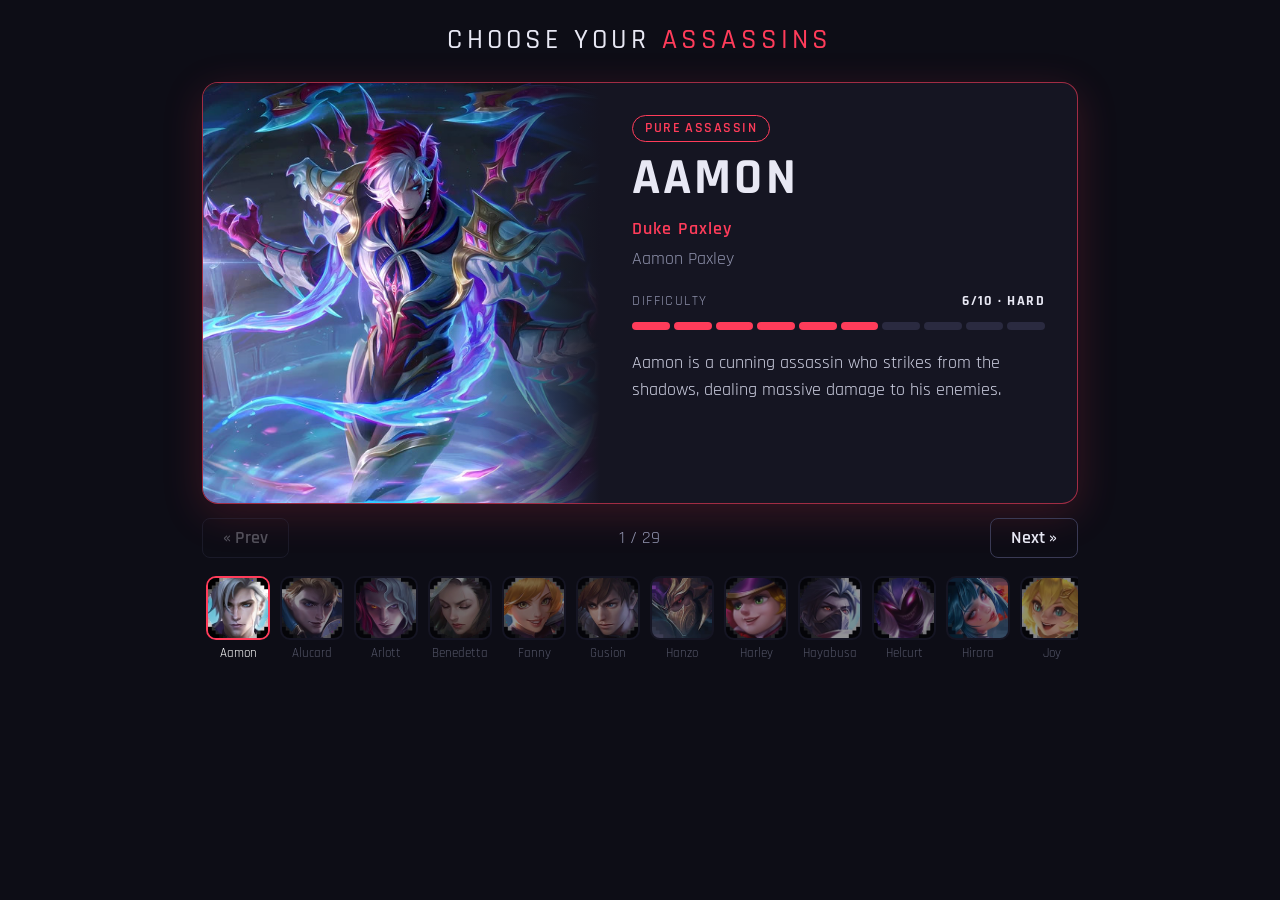
==== A02/index.html @ 8fc23e5b "JSON" ====
<!doctype html>
<html lang="en" data-bs-theme="dark">

<head>
    <title>MLBB Assassin</title>
    <meta charset="utf-8" />
    <meta name="viewport" content="width=device-width, initial-scale=1" />
    <link href="https://cdn.jsdelivr.net/npm/bootstrap@5.3.8/dist/css/bootstrap.min.css" rel="stylesheet"
        integrity="sha384-sRIl4kxILFvY47J16cr9ZwB07vP4J8+LH7qKQnuqkuIAvNWLzeN8tE5YBujZqJLB" crossorigin="anonymous" />
    <link href="https://fonts.googleapis.com/css2?family=Rajdhani:wght@500;600;700&display=swap" rel="stylesheet" />

    <style>
        /* --accent changes with the hero's type (set by JavaScript) */
        :root { --accent: #ff3c5a; --accent-rgb: 255, 60, 90; }

        body {
            background: #0d0d16;
            color: #e8e8f4;
            font-family: 'Rajdhani', 'Segoe UI', sans-serif;
            font-size: 1.1rem;
            min-height: 100vh;
        }

        h1 { font-weight: 700; letter-spacing: .15em; }
        h1 span { color: var(--accent); }

        /* ---------- Card ---------- */
        .hero-card {
            display: grid;
            grid-template-columns: 5fr 6fr;
            overflow: hidden;
            background: #151522;
            border: 1px solid rgba(var(--accent-rgb), .6);
            border-radius: 16px;
            box-shadow: 0 10px 40px rgba(var(--accent-rgb), .18);
        }

        .art { position: relative; min-height: 420px; background: rgba(var(--accent-rgb), .15); }
        .art img { position: absolute; inset: 0; width: 100%; height: 100%; object-fit: cover; object-position: top; }
        .art::after { content: ""; position: absolute; inset: 0; background: linear-gradient(to right, transparent 70%, #151522); }
        .ph { position: absolute; inset: 0; display: grid; place-items: center; font-size: 7rem; font-weight: 700; color: rgba(255, 255, 255, .1); }

        .info { display: flex; flex-direction: column; gap: 10px; padding: 32px; }

        .role {
            align-self: flex-start;
            padding: 2px 12px;
            font-size: .9rem;
            font-weight: 600;
            letter-spacing: .1em;
            text-transform: uppercase;
            color: var(--accent);
            border: 1px solid var(--accent);
            border-radius: 20px;
        }

        .name { margin: 0; font-size: clamp(2.2rem, 5vw, 3.2rem); font-weight: 700; letter-spacing: .06em; text-transform: uppercase; line-height: 1.05; }
        .title { margin: 0; color: var(--accent); font-weight: 600; letter-spacing: .06em; }
        .full { margin: -6px 0 0; color: #8d90aa; }

        .diff-row { display: flex; justify-content: space-between; margin-top: 8px; font-size: .9rem; letter-spacing: .1em; text-transform: uppercase; color: #8d90aa; }
        .diff-row b { color: #e8e8f4; }
        .bar { display: grid; grid-template-columns: repeat(10, 1fr); gap: 4px; }
        .seg { height: 8px; border-radius: 4px; background: #2a2a40; }
        .seg.on { background: var(--accent); }

        .desc { margin: 10px 0 0; color: #cfd1e3; }
        .empty { color: #6c6f85; font-style: italic; }

        /* ---------- Navigation ---------- */
        .nav-row { display: flex; justify-content: space-between; align-items: center; margin-top: 14px; color: #8d90aa; }
        .btn-nav { padding: 6px 20px; font-weight: 600; color: #e8e8f4; background: transparent; border: 1px solid #3a3a55; border-radius: 8px; }
        .btn-nav:hover:not(:disabled) { border-color: var(--accent); color: var(--accent); }
        .btn-nav:disabled { opacity: .3; }

        /* ---------- Roster strip ---------- */
        .roster { position: relative; display: flex; gap: 10px; overflow-x: auto; padding: 18px 4px 10px; scrollbar-width: thin; }
        .thumb { flex: 0 0 64px; padding: 0; border: 0; background: none; color: #8d90aa; font: inherit; font-size: .8rem; text-align: center; opacity: .55; }
        .thumb:hover { opacity: .9; }
        .thumb.active { opacity: 1; color: #fff; }
        .thumb .pic { position: relative; display: block; width: 64px; height: 64px; margin-bottom: 4px; overflow: hidden; background: #1c1c2e; border: 2px solid transparent; border-radius: 10px; }
        .thumb.active .pic { border-color: var(--t); }
        .thumb .pic img { position: absolute; inset: 0; width: 100%; height: 100%; object-fit: cover; object-position: top; }
        .thumb .tl { position: absolute; inset: 0; display: grid; place-items: center; font-size: 1.6rem; font-weight: 700; color: rgba(255, 255, 255, .15); }

        .hero-fade { animation: heroFade .35s ease; }
        @keyframes heroFade { from { opacity: 0; } }

        @media (max-width: 767px) {
            .hero-card { grid-template-columns: 1fr; }
            .art { min-height: 320px; }
            .art::after { background: linear-gradient(to top, #151522, transparent 40%); }
            .info { padding: 22px; }
        }
    </style>
</head>

<body>
    <div class="container py-4" style="max-width: 900px;">

        <h1 class="h3 text-center mb-4">CHOOSE YOUR <span>ASSASSINS</span></h1>

        <!-- The profile card -->
        <article id="card" class="hero-card">
            <div class="art">
                <div id="ph" class="ph"></div>
                <img id="img" alt="">
            </div>

            <div class="info">
                <span id="role" class="role"></span>
                <h2 id="name" class="name"></h2>
                <p id="title" class="title"></p>
                <p id="full" class="full"></p>

                <div class="diff-row"><span>Difficulty</span><b id="diffText"></b></div>
                <div id="bar" class="bar"></div>

                <p id="desc" class="desc"></p>
            </div>
        </article>

        <!-- Previous / Next -->
        <div class="nav-row">
            <button id="prevBtn" class="btn-nav">&laquo; Prev</button>
            <span id="counter"></span>
            <button id="nextBtn" class="btn-nav">Next &raquo;</button>
        </div>

        <!-- Pick any hero -->
        <div id="roster" class="roster"></div>
    </div>

    <script src="https://cdn.jsdelivr.net/npm/bootstrap@5.3.8/dist/js/bootstrap.bundle.min.js"
        integrity="sha384-FKyoEForCGlyvwx9Hj09JcYn3nv7wiPVlz7YYwJrWVcXK/BmnVDxM+D2scQbITxI"
        crossorigin="anonymous"></script>
    <script>
        var heroes = [
            {
                HName: "Aamon", FName: "Aamon Paxley", Title: "Duke Paxley", AType: "Pure Assassin", Difficulty: 6,
                Description: "Aamon is a cunning assassin who strikes from the shadows, dealing massive damage to his enemies.",
                Image: "img/aamon.jpg", Thumbnail: "img/aamon-thumb.jpg", Position: "60% 50%" },
            { 
                HName: "Alucard", FName: "Alucard", Title: "Demon Hunter", AType: "Secondary Assassin", Difficulty: 4, 
                Description: "Alucard is a skilled demon hunter who detest the darkness", 
                Image: "img/alucard.jpg", Thumbnail: "img/alucard-thumb.jpg" },
            { 
                HName: "Arlott", FName: "Arlott", Title: "Lone Lancer", AType: "Secondary Assassin", Difficulty: 7, 
                Description: "Arlott is a A demon-human hybrid who thirst for vengeance against both the Church and demons.", 
                Image: "img/arlott.jpg", Thumbnail: "img/arlott-thumb.jpg", Position: "30% 50%" },
            { 
                HName: "Benedetta", FName: "Benedetta", Title: "Shadow Ranger", AType: "Primary Assassin", Difficulty: 8, 
                Description: "Benedetta is a skilled shadow ranger who fights for hope.", 
                Image: "img/benedetta.jpg", Thumbnail: "img/benedetta-thumb.jpg", Position: "40% 50%" },
            { 
                HName: "Fanny", FName: "Fanny Wertz", Title: "Blade Dancer", AType: "Pure Assassin", Difficulty: 10, 
                Description: "Fanny is a graceful blade dancer who moves in the sky.", 
                Image: "img/fanny.jpg", Thumbnail: "img/fanny-thumb.jpg", Position: "10% 50%" },
            { 
                HName: "Gusion", FName: "Gusion Paxley", Title: "Holy Blade", AType: "Pure Assassin", Difficulty: 8, 
                Description: "Gusion is a rebellious son of House Paxley who wields a holy blade.", 
                Image: "img/gusion.jpg", Thumbnail: "img/gusion-thumb.jpg" },
            { 
                HName: "Hanzo", FName: "Hanzo", Title: "Akuma Ninja", AType: "Pure Assassin", Difficulty: 5, 
                Description: "Hanzo is the genius ninja of the Shadow Sect in the Scarlet Shadow", 
                Image: "img/hanzo.jpg", Thumbnail: "img/hanzo-thumb.jpg" },
            { 
                HName: "Harley", FName: "Harley of House Vance", Title: "Mage Genius", AType: "Primary Assassin", Difficulty: 4, 
                Description: "Harley is the young mage whose powers awakened once thrust into danger and who now arrives at the Magic Academy to study.", 
                Image: "img/harley.jpg", Thumbnail: "img/harley-thumb.jpg" },
            { 
                HName: "Hayabusa", FName: "Hayabusa", Title: "Crimsom Shadow", AType: "Pure Assassin", Difficulty: 6, 
                Description: "Hayabusa is the young leader of the Shadow Sect who wields his blade through moonless nights, walking the path of nindo without fear.", 
                Image: "img/hayabusa.jpg", Thumbnail: "img/hayabusa-thumb.jpg" },
            { 
                HName: "Helcurt", FName: "Helcurt", Title: "Shadowbringer", AType: "Pure Assassin", Difficulty: 4, 
                Description: "Helcurt is a member of a mysterious race with light-swallowing ability.", 
                Image: "img/helcurt.jpg", Thumbnail: "img/helcurt-thumb.jpg" },
            { 
                HName: "Hirara", FName: "Hirara", Title: "Fallen Scarlet", AType: "Pure Assassin", Difficulty: 7, 
                Description: "Hirara is a geisha ninja from the Scarlet Shadow. In her twisted mind, death is the ultimate salvation.", 
                Image: "img/hirara.jpg", Thumbnail: "img/hirara-thumb.jpg" },
            { 
                HName: "Joy", FName: "Joy", Title: "Flash of Miracle", AType: "Pure Assassin", Difficulty: 9, 
                Description: "The “Child Miracle” who returned to the Leonins after years of wandering.", 
                Image: "img/joy.jpg", Thumbnail: "img/joy-thumb.jpg" },
            { 
                HName: "Julian", FName: "Julian", Title: "Scarlet Raven", AType: "Primary Assassin", Difficulty: 5, 
                Description: "Julian is a raven assassin of the Church of Light, a young boy who's in search of his home.", 
                Image: "img/julian.jpg", Thumbnail: "img/julian-thumb.jpg" },
            { 
                HName: "Kadita", FName: "Kadita", Title: "Ocean Goddess", AType: "Secondary Assassin", Difficulty: 6, 
                Description: "Kadita is the Fair Queen of the Southern Seas.", 
                Image: "img/kadita.jpg", Thumbnail: "img/kadita-thumb.jpg" },
            { 
                HName: "Karina", FName: "Karina", Title: "Shadow Blade", AType: "Pure Assassin", Difficulty: 5, 
                Description: "Karina is the assassin who dances upon blades.", 
                Image: "img/karina.jpg", Thumbnail: "img/karina-thumb.jpg" },
            { 
                HName: "Lancelot", FName: "Lancelot of House Baroque", Title: "Blade of Roses", AType: "Pure Assassin", Difficulty: 5, 
                Description: "Lancelot is a gifted young man who infuses the power of magic into his swordsmanship.", 
                Image: "img/lancelot.jpg", Thumbnail: "img/lancelot-thumb.jpg" },
            { 
                HName: "Lesley", FName: "Lesley of House Vance", Title: "Deadly Sniper", AType: "Secondary Assassin", Difficulty: 5, 
                Description: "Lesley is a adopted daughter of House Vance, a clandestine sniper.", 
                Image: "img/lesley.jpg", Thumbnail: "img/lesley-thumb.jpg" },
            { 
                HName: "Ling", FName: "Ling", Title: "Cyan Finch", AType: "Pure Assassin", Difficulty: 7, 
                Description: "Ling is a graceful, free-soaring Finch and the Oriental Fighter who inherited the Vermilion Bird's power.", 
                Image: "img/ling.jpg", Thumbnail: "img/ling-thumb.jpg" },
            { 
                HName: "Mathilda", FName: "Mathilda", Title: "Swift Plume", AType: "Secondary Assassin", Difficulty: 7, 
                Description: "Mathilda is a tribal girl who has potential to carry her teammates.", 
                Image: "img/mathilda.jpg", Thumbnail: "img/mathilda-thumb.jpg" },
            { 
                HName: "Natalia", FName: "Natalia", Title: "Bright Claw", AType: "Pure Assassin", Difficulty: 9, 
                Description: "Natalia is the Church of Light's top assassin.", 
                Image: "img/natalia.jpg", Thumbnail: "img/natalia-thumb.jpg" },
            { 
                HName: "Nolan", FName: "Nolan Osborne", Title: "Cosmic Wayfinder", AType: "Pure Assassin", Difficulty: 6, 
                Description: "Nolan is a scholar of Eruditio who travered the multiverse to save his daughter.", 
                Image: "img/nolan.jpg", Thumbnail: "img/nolan-thumb.jpg" },
            { 
                HName: "Paquito", FName: "Paquito", Title: "The Heavenly Fist", AType: " Secondary Assassin", Difficulty: 9, 
                Description: "Paquito is a firm and righteous champion.", 
                Image: "img/paquito.jpg", Thumbnail: "img/paquito-thumb.jpg" },
            { 
                HName: "Saber", FName: "Duan Meng", Title: "Wandering Sword", AType: "Pure Assassin", Difficulty: 3, 
                Description: "Saber is a master swordsman in search of his true self.", 
                Image: "img/saber.jpg", Thumbnail: "img/saber-thumb.jpg" },
            { 
                HName: "Selena", FName: "Selena", Title: "Abyssal Witch", AType: "Primary Assassin", Difficulty: 8, 
                Description: "Selena is a deceiving young Dark Elf.", 
                Image: "img/selena.jpg", Thumbnail: "img/selena-thumb.jpg" },
            { 
                HName: "Sora", FName: "Sora", Title: "Shifting Cloud", AType: "Secondary Assassin", Difficulty: 5, 
                Description: "Sora is a pure and free-spirited boy with unshakeable resolve, drifting across the golden sands.", 
                Image: "img/sora.jpg", Thumbnail: "img/sora-thumb.jpg" },
            { 
                HName: "Suyou", FName: "Suyuo", Title: "Mask of the Immortal", AType: "Primary Assassin", Difficulty: 5, 
                Description: "Suyuo is an exorcist from Zhu'an who has inherited the power of the Immortal Nuo.", 
                Image: "img/suyou.jpg", Thumbnail: "img/suyou-thumb.jpg" },
            { 
                HName: "Yi Sun-Shin", FName: "Yi Sun-Shin", Title: "Paenlong Legend", AType: "Primary Assassin", Difficulty: 7, 
                Description: "Yi Sun-Shin is the Leader of the City of the Dragon Fleet.", 
                Image: "img/yss.jpg", Thumbnail: "img/yss-thumb.jpg" },
            { 
                HName: "Yin", FName: "Yin", Title: "Martial Genius", AType: "Secondary Assassin", Difficulty: 4, 
                Description: "Yin is a gifted Kungfu boy possessed by an Evil God.", 
                Image: "img/yin.jpg", Thumbnail: "img/yin-thumb.jpg" },
            { 
                HName: "Zilong", FName: "Zilong ", Title: "Spear of Dragon", AType: "Secondary Assassin", Difficulty: 1,
                Description: "Zilong is the Guardian of the Dragon Altar and the Oriental Fighter who inherited the Cloud Dragon's power.", 
                Image: "img/zilong.jpg", Thumbnail: "img/zilong-thumb.jpg" }
        ];

        var $ = function (id) { return document.getElementById(id); };
        var current = 0;

        var Tiers = {
            "Pure Assassin": "255,60,90",
            "Primary Assassin": "255,176,32",
            "Secondary Assassin": "60,200,255"
        };
        function tierRGB(h) { return Tiers[(h.AType || "").trim()] || "170,120,255"; }

        function diffLabel(n) {
            return n >= 10 ? "Extreme" : n >= 8 ? "Very Hard" : n >= 6 ? "Hard" : n >= 4 ? "Moderate" : n >= 1 ? "Easy" : "";
        }

        function setText(id, value, fallback) {
            var el = $(id);
            value = (value || "").trim();
            el.textContent = value || fallback;
            el.classList.toggle("empty", !value && fallback !== "");
            el.style.display = (value || fallback) ? "" : "none";
        }

        function show(i, scrollRoster) {
            current = i;
            var h = heroes[i];
            var rgb = tierRGB(h);

            document.documentElement.style.setProperty("--accent", "rgb(" + rgb + ")");
            document.documentElement.style.setProperty("--accent-rgb", rgb);

            setText("role", h.AType, "Type coming soon");
            setText("name", h.HName, "");
            setText("title", h.Title, "");
            var full = (h.FName || "").trim();
            setText("full", full.toLowerCase() === h.HName.toLowerCase() ? "" : full, "");
            setText("desc", h.Description, "Info coming soon...");

            var img = $("img");
            $("ph").textContent = h.HName.charAt(0);
            img.style.display = "block";
            img.onerror = function () { img.style.display = "none"; };
            img.alt = h.HName;
            img.src = h.Image || "";
            img.style.objectPosition = h.Position || "";

            var d = h.Difficulty || 0;
            $("diffText").textContent = d ? d + "/10 \u00b7 " + diffLabel(d) : "-";
            var bar = $("bar");
            bar.innerHTML = "";
            for (var n = 1; n <= 10; n++) {
                var s = document.createElement("div");
                s.className = "seg" + (n <= d ? " on" : "");
                bar.appendChild(s);
            }

            $("counter").textContent = (i + 1) + " / " + heroes.length;
            $("prevBtn").disabled = (i === 0);
            $("nextBtn").disabled = (i === heroes.length - 1);

            var thumbs = document.querySelectorAll(".thumb");
            thumbs.forEach(function (t, n) { t.classList.toggle("active", n === i); });
            if (scrollRoster) {
                var t = thumbs[i], r = $("roster");
                r.scrollTo({ left: t.offsetLeft - r.clientWidth / 2 + t.clientWidth / 2, behavior: "smooth" });
            }

            var card = $("card");
            card.classList.remove("hero-fade");
            void card.offsetWidth;
            card.classList.add("hero-fade");
        }
        heroes.forEach(function (h, i) {
            var b = document.createElement("button");
            b.className = "thumb";
            b.style.setProperty("--t", "rgb(" + tierRGB(h) + ")");

            var pic = document.createElement("span");
            pic.className = "pic";

            var letter = document.createElement("span");
            letter.className = "tl";
            letter.textContent = h.HName.charAt(0);

            var im = document.createElement("img");
            im.src = h.Thumbnail || "";
            im.alt = "";
            im.onerror = function () { im.style.display = "none"; };

            pic.append(letter, im);
            b.append(pic, h.HName);
            b.onclick = function () { show(i, true); };
            $("roster").appendChild(b);
        });

        $("prevBtn").onclick = function () { if (current > 0) show(current - 1, true); };
        $("nextBtn").onclick = function () { if (current < heroes.length - 1) show(current + 1, true); };

        document.addEventListener("keydown", function (e) {
            if (e.key === "ArrowLeft" && current > 0) show(current - 1, true);
            if (e.key === "ArrowRight" && current < heroes.length - 1) show(current + 1, true);
        });

        var startX = null;
        $("card").addEventListener("touchstart", function (e) { startX = e.touches[0].clientX; });
        $("card").addEventListener("touchend", function (e) {
            if (startX === null) return;
            var dx = e.changedTouches[0].clientX - startX;
            if (dx < -50 && current < heroes.length - 1) show(current + 1, true);
            if (dx > 50 && current > 0) show(current - 1, true);
            startX = null;
        });

        show(0, false);
    </script>
</body>

</html>
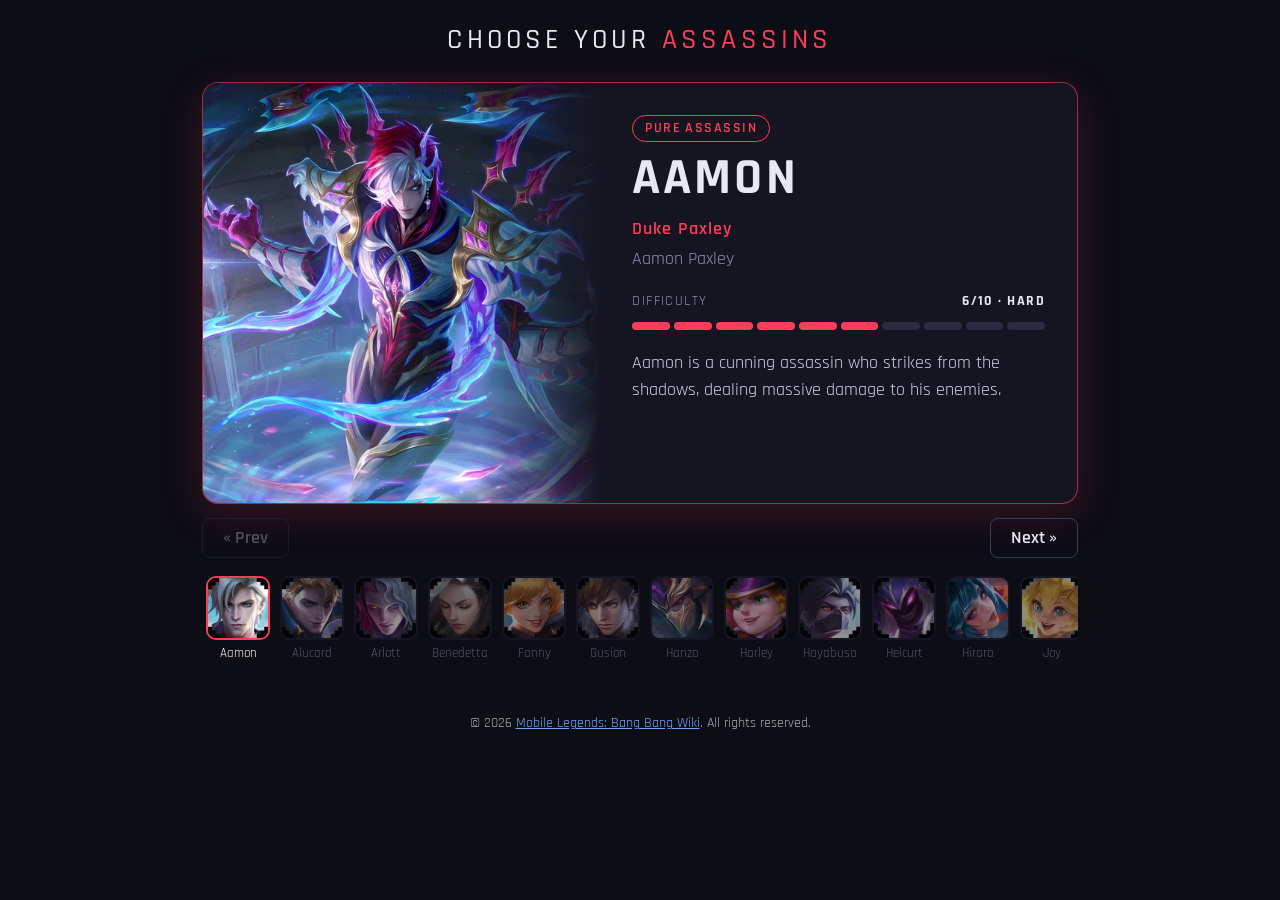
==== commit 86af78d7: "position-picture fix and credits" ====
--- a/A02/index.html
+++ b/A02/index.html
@@ -10,7 +10,6 @@
     <link href="https://fonts.googleapis.com/css2?family=Rajdhani:wght@500;600;700&display=swap" rel="stylesheet" />
 
     <style>
-        /* --accent changes with the hero's type (set by JavaScript) */
         :root { --accent: #ff3c5a; --accent-rgb: 255, 60, 90; }
 
         body {
@@ -24,7 +23,6 @@
         h1 { font-weight: 700; letter-spacing: .15em; }
         h1 span { color: var(--accent); }
 
-        /* ---------- Card ---------- */
         .hero-card {
             display: grid;
             grid-template-columns: 5fr 6fr;
@@ -67,13 +65,11 @@
         .desc { margin: 10px 0 0; color: #cfd1e3; }
         .empty { color: #6c6f85; font-style: italic; }
 
-        /* ---------- Navigation ---------- */
         .nav-row { display: flex; justify-content: space-between; align-items: center; margin-top: 14px; color: #8d90aa; }
         .btn-nav { padding: 6px 20px; font-weight: 600; color: #e8e8f4; background: transparent; border: 1px solid #3a3a55; border-radius: 8px; }
         .btn-nav:hover:not(:disabled) { border-color: var(--accent); color: var(--accent); }
         .btn-nav:disabled { opacity: .3; }
 
-        /* ---------- Roster strip ---------- */
         .roster { position: relative; display: flex; gap: 10px; overflow-x: auto; padding: 18px 4px 10px; scrollbar-width: thin; }
         .thumb { flex: 0 0 64px; padding: 0; border: 0; background: none; color: #8d90aa; font: inherit; font-size: .8rem; text-align: center; opacity: .55; }
         .thumb:hover { opacity: .9; }
@@ -100,7 +96,6 @@
 
         <h1 class="h3 text-center mb-4">CHOOSE YOUR <span>ASSASSINS</span></h1>
 
-        <!-- The profile card -->
         <article id="card" class="hero-card">
             <div class="art">
                 <div id="ph" class="ph"></div>
@@ -120,16 +115,14 @@
             </div>
         </article>
 
-        <!-- Previous / Next -->
         <div class="nav-row">
             <button id="prevBtn" class="btn-nav">&laquo; Prev</button>
-            <span id="counter"></span>
             <button id="nextBtn" class="btn-nav">Next &raquo;</button>
         </div>
 
-        <!-- Pick any hero -->
         <div id="roster" class="roster"></div>
     </div>
+    <footer class="text-center py-3 text-muted" style="font-size: .9rem;">&copy; 2026 <a href="https://mobile-legends.fandom.com/wiki/MLBB_Wiki">Mobile Legends: Bang Bang Wiki</a>. All rights reserved.</footer>
 
     <script src="https://cdn.jsdelivr.net/npm/bootstrap@5.3.8/dist/js/bootstrap.bundle.min.js"
         integrity="sha384-FKyoEForCGlyvwx9Hj09JcYn3nv7wiPVlz7YYwJrWVcXK/BmnVDxM+D2scQbITxI"
@@ -147,7 +140,7 @@
             { 
                 HName: "Arlott", FName: "Arlott", Title: "Lone Lancer", AType: "Secondary Assassin", Difficulty: 7, 
                 Description: "Arlott is a A demon-human hybrid who thirst for vengeance against both the Church and demons.", 
-                Image: "img/arlott.jpg", Thumbnail: "img/arlott-thumb.jpg", Position: "30% 50%" },
+                Image: "img/arlott.jpg", Thumbnail: "img/arlott-thumb.jpg", Position: "40% 50%" },
             { 
                 HName: "Benedetta", FName: "Benedetta", Title: "Shadow Ranger", AType: "Primary Assassin", Difficulty: 8, 
                 Description: "Benedetta is a skilled shadow ranger who fights for hope.", 
@@ -159,7 +152,7 @@
             { 
                 HName: "Gusion", FName: "Gusion Paxley", Title: "Holy Blade", AType: "Pure Assassin", Difficulty: 8, 
                 Description: "Gusion is a rebellious son of House Paxley who wields a holy blade.", 
-                Image: "img/gusion.jpg", Thumbnail: "img/gusion-thumb.jpg" },
+                Image: "img/gusion.jpg", Thumbnail: "img/gusion-thumb.jpg", Position:"80% 50%" },
             { 
                 HName: "Hanzo", FName: "Hanzo", Title: "Akuma Ninja", AType: "Pure Assassin", Difficulty: 5, 
                 Description: "Hanzo is the genius ninja of the Shadow Sect in the Scarlet Shadow", 
@@ -167,15 +160,15 @@
             { 
                 HName: "Harley", FName: "Harley of House Vance", Title: "Mage Genius", AType: "Primary Assassin", Difficulty: 4, 
                 Description: "Harley is the young mage whose powers awakened once thrust into danger and who now arrives at the Magic Academy to study.", 
-                Image: "img/harley.jpg", Thumbnail: "img/harley-thumb.jpg" },
+                Image: "img/harley.jpg", Thumbnail: "img/harley-thumb.jpg", Position:"45% 50%" },
             { 
                 HName: "Hayabusa", FName: "Hayabusa", Title: "Crimsom Shadow", AType: "Pure Assassin", Difficulty: 6, 
                 Description: "Hayabusa is the young leader of the Shadow Sect who wields his blade through moonless nights, walking the path of nindo without fear.", 
-                Image: "img/hayabusa.jpg", Thumbnail: "img/hayabusa-thumb.jpg" },
+                Image: "img/hayabusa.jpg", Thumbnail: "img/hayabusa-thumb.jpg", Position:"35% 50%" },
             { 
                 HName: "Helcurt", FName: "Helcurt", Title: "Shadowbringer", AType: "Pure Assassin", Difficulty: 4, 
                 Description: "Helcurt is a member of a mysterious race with light-swallowing ability.", 
-                Image: "img/helcurt.jpg", Thumbnail: "img/helcurt-thumb.jpg" },
+                Image: "img/helcurt.jpg", Thumbnail: "img/helcurt-thumb.jpg", Position: "40% 50%" },
             { 
                 HName: "Hirara", FName: "Hirara", Title: "Fallen Scarlet", AType: "Pure Assassin", Difficulty: 7, 
                 Description: "Hirara is a geisha ninja from the Scarlet Shadow. In her twisted mind, death is the ultimate salvation.", 
@@ -187,23 +180,23 @@
             { 
                 HName: "Julian", FName: "Julian", Title: "Scarlet Raven", AType: "Primary Assassin", Difficulty: 5, 
                 Description: "Julian is a raven assassin of the Church of Light, a young boy who's in search of his home.", 
-                Image: "img/julian.jpg", Thumbnail: "img/julian-thumb.jpg" },
+                Image: "img/julian.jpg", Thumbnail: "img/julian-thumb.jpg", Position: "70% 50%" },
             { 
                 HName: "Kadita", FName: "Kadita", Title: "Ocean Goddess", AType: "Secondary Assassin", Difficulty: 6, 
                 Description: "Kadita is the Fair Queen of the Southern Seas.", 
-                Image: "img/kadita.jpg", Thumbnail: "img/kadita-thumb.jpg" },
+                Image: "img/kadita.jpg", Thumbnail: "img/kadita-thumb.jpg", Position: "67 50%" },
             { 
                 HName: "Karina", FName: "Karina", Title: "Shadow Blade", AType: "Pure Assassin", Difficulty: 5, 
                 Description: "Karina is the assassin who dances upon blades.", 
-                Image: "img/karina.jpg", Thumbnail: "img/karina-thumb.jpg" },
+                Image: "img/karina.jpg", Thumbnail: "img/karina-thumb.jpg", Position: "35% 50%" },
             { 
                 HName: "Lancelot", FName: "Lancelot of House Baroque", Title: "Blade of Roses", AType: "Pure Assassin", Difficulty: 5, 
                 Description: "Lancelot is a gifted young man who infuses the power of magic into his swordsmanship.", 
-                Image: "img/lancelot.jpg", Thumbnail: "img/lancelot-thumb.jpg" },
+                Image: "img/lancelot.jpg", Thumbnail: "img/lancelot-thumb.jpg", Position: "85% 50%" },
             { 
                 HName: "Lesley", FName: "Lesley of House Vance", Title: "Deadly Sniper", AType: "Secondary Assassin", Difficulty: 5, 
                 Description: "Lesley is a adopted daughter of House Vance, a clandestine sniper.", 
-                Image: "img/lesley.jpg", Thumbnail: "img/lesley-thumb.jpg" },
+                Image: "img/lesley.jpg", Thumbnail: "img/lesley-thumb.jpg", Position: "70% 50%" },
             { 
                 HName: "Ling", FName: "Ling", Title: "Cyan Finch", AType: "Pure Assassin", Difficulty: 7, 
                 Description: "Ling is a graceful, free-soaring Finch and the Oriental Fighter who inherited the Vermilion Bird's power.", 
@@ -211,7 +204,7 @@
             { 
                 HName: "Mathilda", FName: "Mathilda", Title: "Swift Plume", AType: "Secondary Assassin", Difficulty: 7, 
                 Description: "Mathilda is a tribal girl who has potential to carry her teammates.", 
-                Image: "img/mathilda.jpg", Thumbnail: "img/mathilda-thumb.jpg" },
+                Image: "img/mathilda.jpg", Thumbnail: "img/mathilda-thumb.jpg", Position: "70% 50%" },
             { 
                 HName: "Natalia", FName: "Natalia", Title: "Bright Claw", AType: "Pure Assassin", Difficulty: 9, 
                 Description: "Natalia is the Church of Light's top assassin.", 
@@ -219,35 +212,35 @@
             { 
                 HName: "Nolan", FName: "Nolan Osborne", Title: "Cosmic Wayfinder", AType: "Pure Assassin", Difficulty: 6, 
                 Description: "Nolan is a scholar of Eruditio who travered the multiverse to save his daughter.", 
-                Image: "img/nolan.jpg", Thumbnail: "img/nolan-thumb.jpg" },
+                Image: "img/nolan.jpg", Thumbnail: "img/nolan-thumb.jpg", Position: "35% 50%" },
             { 
                 HName: "Paquito", FName: "Paquito", Title: "The Heavenly Fist", AType: " Secondary Assassin", Difficulty: 9, 
                 Description: "Paquito is a firm and righteous champion.", 
-                Image: "img/paquito.jpg", Thumbnail: "img/paquito-thumb.jpg" },
+                Image: "img/paquito.jpg", Thumbnail: "img/paquito-thumb.jpg", Position: "55% 50%" },
             { 
                 HName: "Saber", FName: "Duan Meng", Title: "Wandering Sword", AType: "Pure Assassin", Difficulty: 3, 
                 Description: "Saber is a master swordsman in search of his true self.", 
-                Image: "img/saber.jpg", Thumbnail: "img/saber-thumb.jpg" },
+                Image: "img/saber.jpg", Thumbnail: "img/saber-thumb.jpg", Position: "60% 50%" },
             { 
                 HName: "Selena", FName: "Selena", Title: "Abyssal Witch", AType: "Primary Assassin", Difficulty: 8, 
                 Description: "Selena is a deceiving young Dark Elf.", 
-                Image: "img/selena.jpg", Thumbnail: "img/selena-thumb.jpg" },
+                Image: "img/selena.jpg", Thumbnail: "img/selena-thumb.jpg", Position: "70% 50%" },
             { 
                 HName: "Sora", FName: "Sora", Title: "Shifting Cloud", AType: "Secondary Assassin", Difficulty: 5, 
                 Description: "Sora is a pure and free-spirited boy with unshakeable resolve, drifting across the golden sands.", 
-                Image: "img/sora.jpg", Thumbnail: "img/sora-thumb.jpg" },
+                Image: "img/sora.jpg", Thumbnail: "img/sora-thumb.jpg", Position: "30% 50%" },
             { 
                 HName: "Suyou", FName: "Suyuo", Title: "Mask of the Immortal", AType: "Primary Assassin", Difficulty: 5, 
                 Description: "Suyuo is an exorcist from Zhu'an who has inherited the power of the Immortal Nuo.", 
-                Image: "img/suyou.jpg", Thumbnail: "img/suyou-thumb.jpg" },
+                Image: "img/suyou.jpg", Thumbnail: "img/suyou-thumb.jpg", Position: "45% 50%" },
             { 
                 HName: "Yi Sun-Shin", FName: "Yi Sun-Shin", Title: "Paenlong Legend", AType: "Primary Assassin", Difficulty: 7, 
                 Description: "Yi Sun-Shin is the Leader of the City of the Dragon Fleet.", 
-                Image: "img/yss.jpg", Thumbnail: "img/yss-thumb.jpg" },
+                Image: "img/yss.jpg", Thumbnail: "img/yss-thumb.jpg", Position: "70% 50%" },
             { 
                 HName: "Yin", FName: "Yin", Title: "Martial Genius", AType: "Secondary Assassin", Difficulty: 4, 
                 Description: "Yin is a gifted Kungfu boy possessed by an Evil God.", 
-                Image: "img/yin.jpg", Thumbnail: "img/yin-thumb.jpg" },
+                Image: "img/yin.jpg", Thumbnail: "img/yin-thumb.jpg", Position: "60% 50%" },
             { 
                 HName: "Zilong", FName: "Zilong ", Title: "Spear of Dragon", AType: "Secondary Assassin", Difficulty: 1,
                 Description: "Zilong is the Guardian of the Dragon Altar and the Oriental Fighter who inherited the Cloud Dragon's power.", 
@@ -309,7 +302,6 @@
                 bar.appendChild(s);
             }
 
-            $("counter").textContent = (i + 1) + " / " + heroes.length;
             $("prevBtn").disabled = (i === 0);
             $("nextBtn").disabled = (i === heroes.length - 1);
 
@@ -356,15 +348,15 @@
             if (e.key === "ArrowRight" && current < heroes.length - 1) show(current + 1, true);
         });
 
-        var startX = null;
-        $("card").addEventListener("touchstart", function (e) { startX = e.touches[0].clientX; });
-        $("card").addEventListener("touchend", function (e) {
-            if (startX === null) return;
-            var dx = e.changedTouches[0].clientX - startX;
-            if (dx < -50 && current < heroes.length - 1) show(current + 1, true);
-            if (dx > 50 && current > 0) show(current - 1, true);
-            startX = null;
-        });
+        //var startX = null;
+        //$("card").addEventListener("touchstart", function (e) { startX = e.touches[0].clientX; });
+        //$("card").addEventListener("touchend", function (e) {
+        //    if (startX === null) return;
+        //    var dx = e.changedTouches[0].clientX - startX;
+        //    if (dx < -50 && current < heroes.length - 1) show(current + 1, true);
+        //    if (dx > 50 && current > 0) show(current - 1, true);
+        //    startX = null;
+        //});
 
         show(0, false);
     </script>
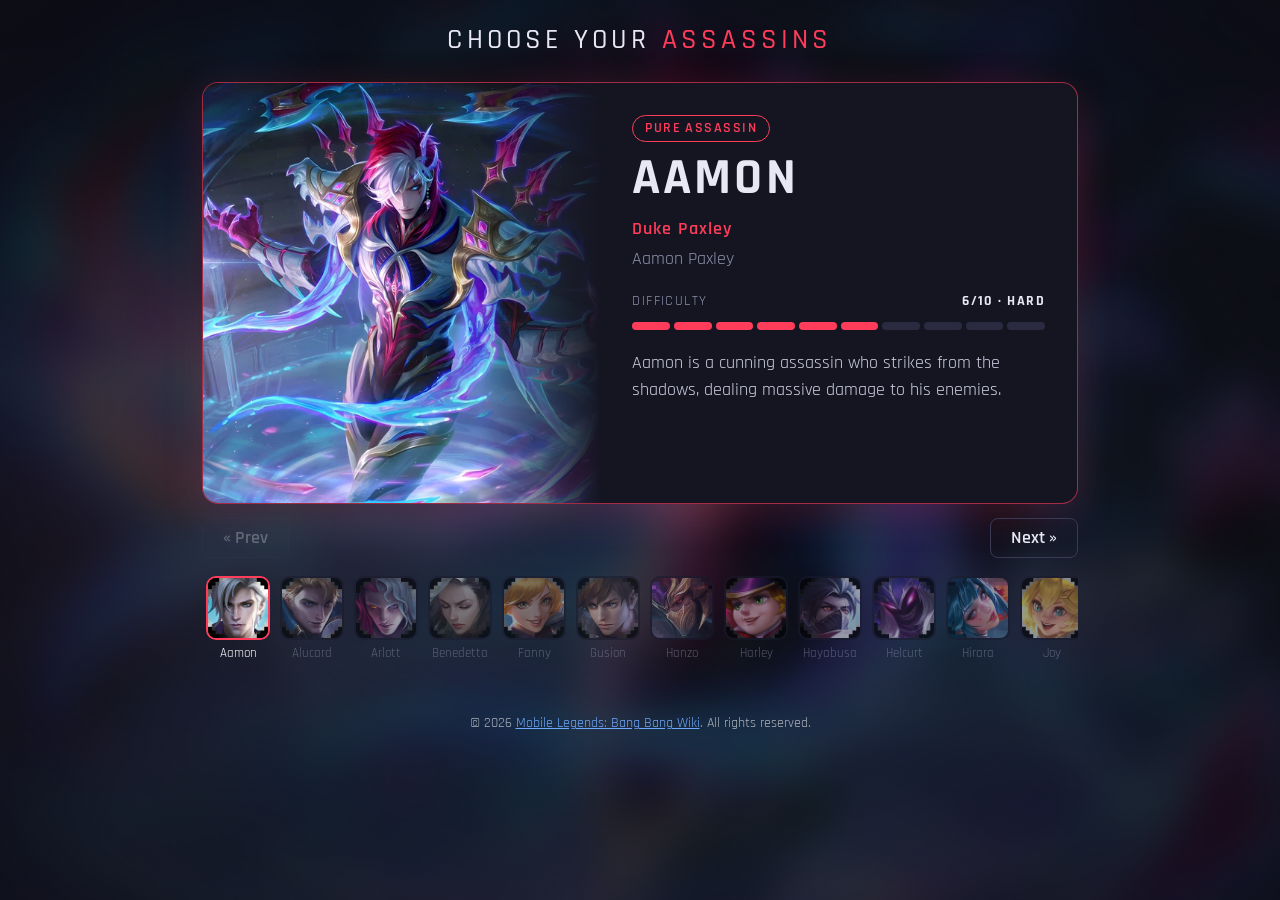
==== commit b9ede7e7: "background" ====
--- a/A02/index.html
+++ b/A02/index.html
@@ -22,6 +22,18 @@
 
         h1 { font-weight: 700; letter-spacing: .15em; }
         h1 span { color: var(--accent); }
+
+        .bg {
+            position: fixed; inset: -60px; z-index: -1; pointer-events: none;
+            background-size: cover; background-position: center top;
+            filter: blur(20px) saturate(1.2) brightness(.45);
+            opacity: 0; transition: opacity .7s ease; will-change: opacity;
+        }
+        .bg.on { opacity: 1; }
+        body::after {
+            content: ""; position: fixed; inset: 0; z-index: -1; pointer-events: none;
+            background: radial-gradient(ellipse at center, rgba(13, 13, 22, .15), rgba(13, 13, 22, .85));
+        }
 
         .hero-card {
             display: grid;
@@ -92,6 +104,8 @@
 </head>
 
 <body>
+    <div class="bg"></div>
+    <div class="bg"></div>
     <div class="container py-4" style="max-width: 900px;">
 
         <h1 class="h3 text-center mb-4">CHOOSE YOUR <span>ASSASSINS</span></h1>
@@ -269,6 +283,16 @@
             el.style.display = (value || fallback) ? "" : "none";
         }
 
+        var bgFront = 1;
+        function setBackground(h) {
+            var layers = document.querySelectorAll(".bg");
+            var next = layers[bgFront ^ 1], prev = layers[bgFront];
+            next.style.backgroundImage = h.Image ? 'url("' + h.Image + '")' : "none";
+            next.classList.add("on");
+            prev.classList.remove("on");
+            bgFront ^= 1;
+        }
+
         function show(i, scrollRoster) {
             current = i;
             var h = heroes[i];
@@ -290,6 +314,7 @@
             img.onerror = function () { img.style.display = "none"; };
             img.alt = h.HName;
             img.src = h.Image || "";
+            setBackground(h);
             img.style.objectPosition = h.Position || "";
 
             var d = h.Difficulty || 0;
@@ -348,15 +373,15 @@
             if (e.key === "ArrowRight" && current < heroes.length - 1) show(current + 1, true);
         });
 
-        //var startX = null;
-        //$("card").addEventListener("touchstart", function (e) { startX = e.touches[0].clientX; });
-        //$("card").addEventListener("touchend", function (e) {
-        //    if (startX === null) return;
-        //    var dx = e.changedTouches[0].clientX - startX;
-        //    if (dx < -50 && current < heroes.length - 1) show(current + 1, true);
-        //    if (dx > 50 && current > 0) show(current - 1, true);
-        //    startX = null;
-        //});
+        var startX = null;
+        $("card").addEventListener("touchstart", function (e) { startX = e.touches[0].clientX; });
+        $("card").addEventListener("touchend", function (e) {
+            if (startX === null) return;
+            var dx = e.changedTouches[0].clientX - startX;
+            if (dx < -50 && current < heroes.length - 1) show(current + 1, true);
+            if (dx > 50 && current > 0) show(current - 1, true);
+            startX = null;
+        });
 
         show(0, false);
     </script>
